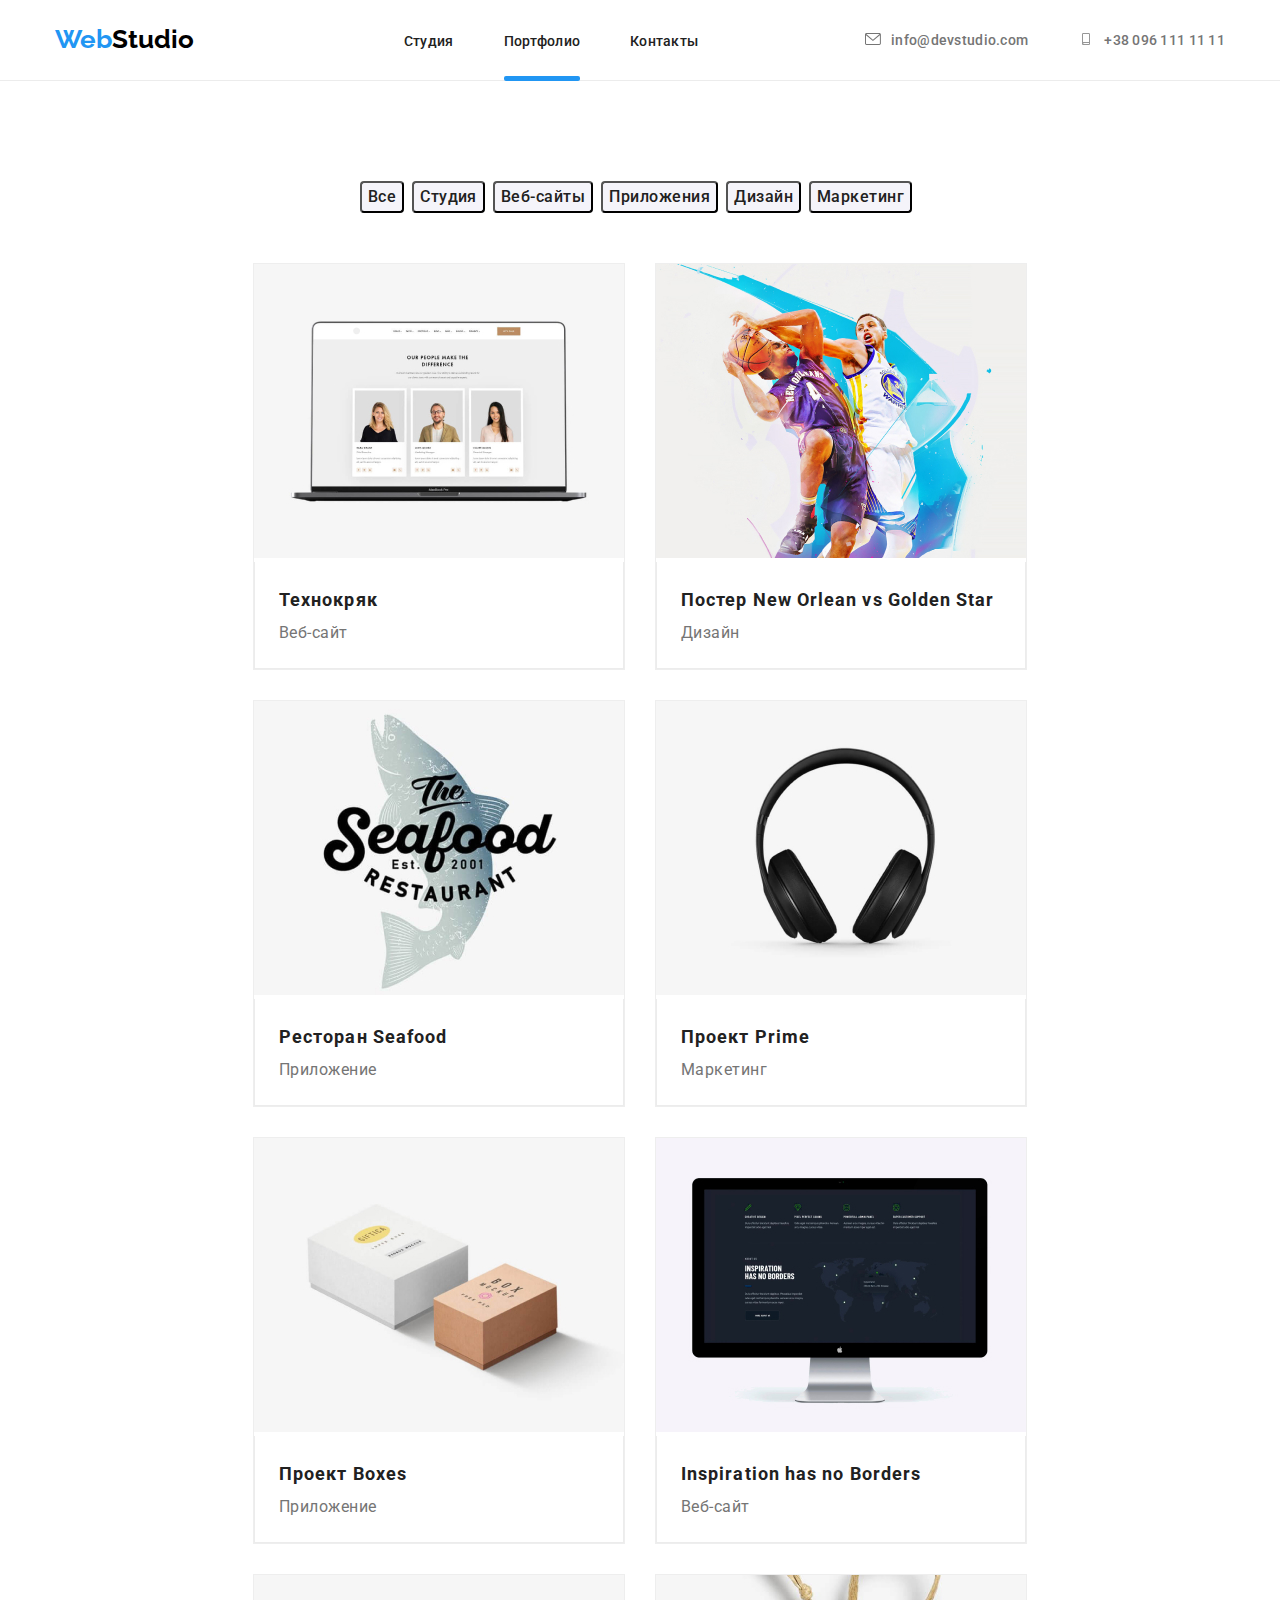
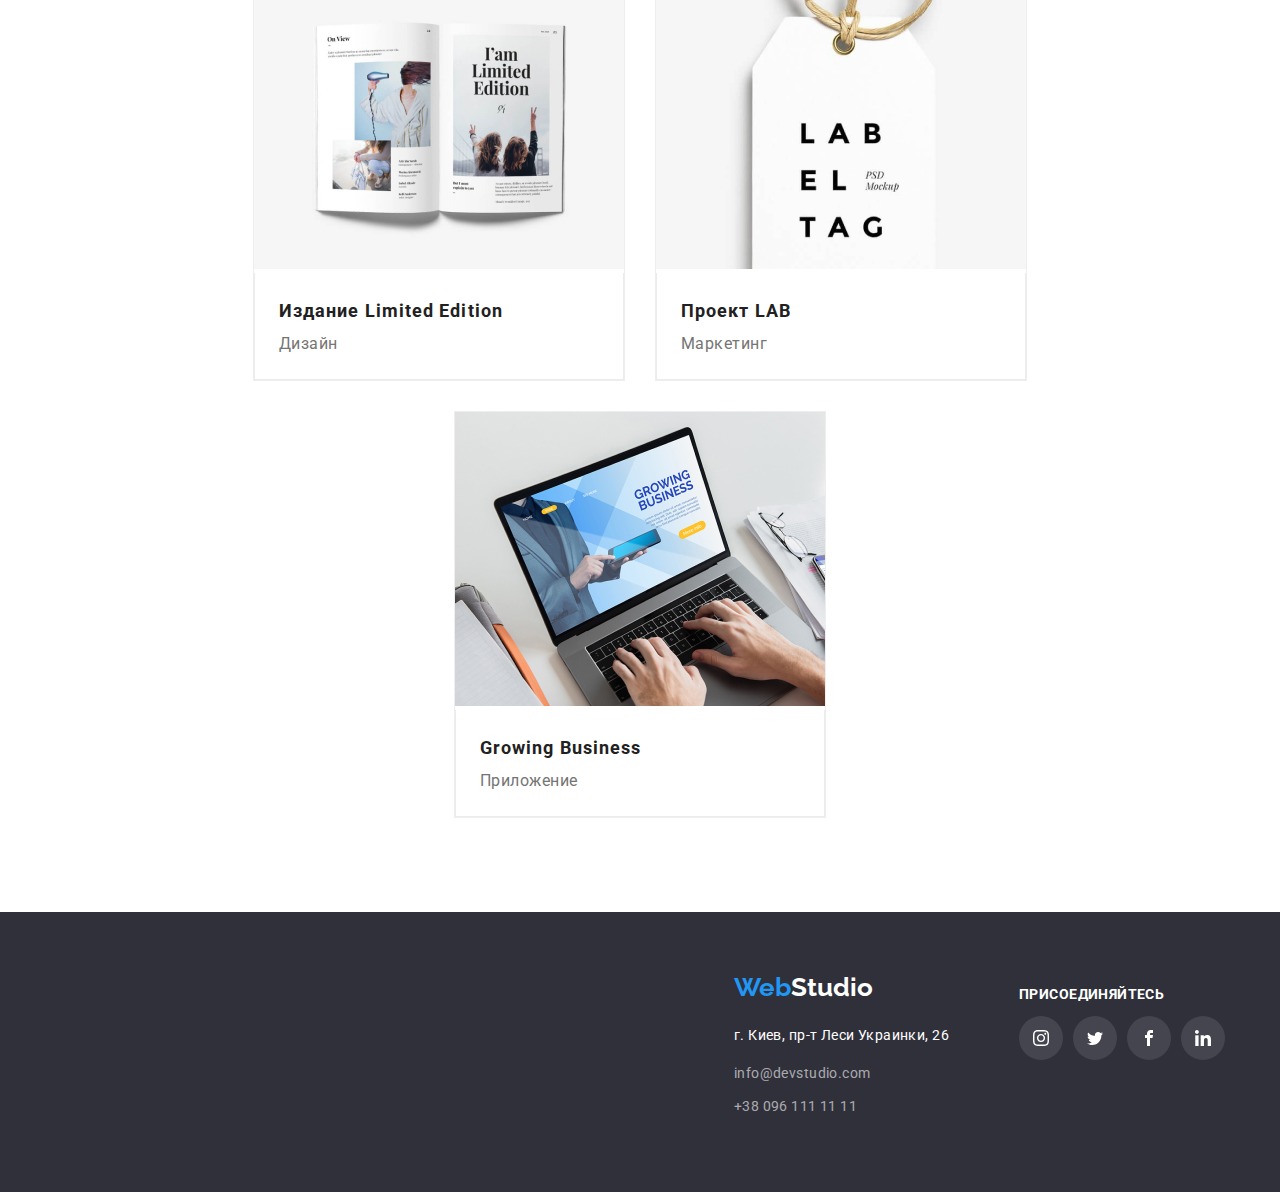
==== portfolio.html @ a1f16499 "srasr" ====
<!DOCTYPE html>
<html lang="en">

<head>
    <meta charset="UTF-8">
    <meta name="viewport" content="width=device-width, initial-scale=1.0">
    <title>Document</title>
    <link rel="stylesheet" href="./style.css">
<link href="https://fonts.googleapis.com/css2?family=Roboto:wght@400;500;700;900&display=swap" rel="stylesheet">
<link href="https://fonts.googleapis.com/css2?family=Raleway:wght@700&display=swap" rel="stylesheet">
</head>

<body>
    <header>
        <div class="container">
            <nav class="site-nav">
                <a href="" class="logo"><span>Web</span>Studio</a>
                <ul class="hero">
                    <li><a href="./index.html" class="link-text">Студия</a></li>
                    <li><a href="./portfolio.html" class="link-text current">Портфолио</a></li>
                    <li><a href="" class="link-text">Контакты</a></li>
                </ul>
    
                <ul class="hero ">
    
    
                    <li class="web"><a class="phone" href=""><svg class="web-studio" width="16px" height="12px">
                                <use href="./image/symbol-defs.svg#icon-envelope-hover-2"></use>
                            </svg>info@devstudio.com</a></li>
                    <li class="number"><a class="phone" href="tel:+38096111111"><svg class="web-studio" width="16px"
                                height="12px">
                                <use href="./image/symbol-defs.svg#icon-smartphone"></use>
                            </svg>+38 096 111 11 11</a></li>
    
    
                </ul>
            </nav>
        </div>
    </header>
    <main>

        <section class="big">
            <div class="container">
                <!-- <ul class="dragon"></ul> -->
                
                
                
                <div class="our">
                    <li class="space"><button class="three" type="button">Все</button></li>
                    <li class="space"><button class="three" type="button">Студия</button></li>
                    <li class="space"><button class="three" type="button">Веб-сайты</button></li>
                    <li class="space"><button class="three" type="button">Приложения</button></li>
                    <li class="space"><button class="three" type="button">Дизайн</button></li>
                    <li class="space"><button class="three" type="button">Маркетинг</button></li>
                </div>
                </ul>
                <ul class="dragon two">
                    
                        <li class="give">
                            
                               <a class="virus" href="">
                                    <div class="ataka">
                                        <img src="./image/img9.jpg" alt="Веб-сайт" width="370">
                                        
                                            <p class="platform korona">Технокряк это современная площадка распространения коронавируса. Компании используют эту
                                                платформу для цифрового
                                                шпионажа и атак на защищённые сервера конкурентов.
                                            </p>
                                        
                                    </div>
                                    
                                    <div class="imgname">
                                        <h3 class="flix-box">Технокряк</h3>
                                        <p class="information">Веб-сайт</p>
                                    </div>
                               </a>
                        </li>
                    
                    <li class="give">
                        <img src="./image/img10.jpg" alt="Веб-сайт" width="370">
                        <div class="imgname">
                            <h3 class="flix-box">Постер New Orlean vs Golden Star</h3>
                            <p class="information">Дизайн</p>
                        </div>
                    </li>
                    <li class="give">
                        <img src="./image/img11.jpg" alt="Веб-сайт" width="370">
                        <div class="imgname">
                            <h3 class="flix-box">Ресторан Seafood</h3>
                            <p class="information">Приложение</p>
                        </div>
                    </li>
                    <li class="give">
                        <img src="./image/img12.jpg" alt="Веб-сайт" width="370">
                        <div class="imgname">
                            <h3 class="flix-box">Проект Prime</h3>
                            <p class="information">Маркетинг</p>
                        </div>
                    </li>
                    <li class="give">
                        <img src="./image/img13.jpg" alt="Веб-сайт" width="370">
                        <div class="imgname">
                            <h3 class="flix-box">Проект Boxes</h3>
                            <p class="information">Приложение</p>
                        </div>
                    </li>
                    <li class="give">
                        <img src="./image/img14.jpg" alt="Веб-сайт" width="370">
                        <div class="imgname">
                            <h3 class="flix-box">Inspiration has no Borders</h3>
                            <p class="information">Веб-сайт</p>
                        </div>
                    </li>
                    <li class="give">
                        <img src="./image/img15.jpg" alt="Веб-сайт" width="370">
                        <div class="imgname">
                            <h3 class="flix-box">Издание Limited Edition</h3>
                            <p class="information">Дизайн</p>
                        </div>
                    </li>
                    <li class="give">
                        <img src="./image/img16.jpg" alt="Веб-сайт" width="370">
                        <div class="imgname">
                            <h3 class="flix-box">Проект LAB</h3>
                            <p class="information">Маркетинг</p>
                        </div>
                    </li>
                    <li class="give">
                        <img src="./image/img17.jpg" alt="Веб-сайт" width="370">
                        <div class="imgname">
                            <h3 class="flix-box">Growing Business</h3>
                            <p class="information">Приложение</p>
                        </div>
                    </li>
                </ul>
            </div>
        </section>

    </main>
    <footer>
        <div class="container">
            <div class="endinformation">
                <div>
                    <a href="" class="bad"><span>Web</span>Studio</a>
                    <address class="address">г. Киев, пр-т Леси Украинки, 26</address>
    
    
                    <ul class="cotent">
    
                        <li class="zoro">
                            <a class="mailto" href="mailto:info@devstudio.com">info@devstudio.com</a>
                        </li>
                        <li class="zoro">
                            <a class="tel" href="tel:+38096111111">+38 096 111 11 11</a>
                        </li>
                    </ul>
                </div>
                <div class="endet">
                    <p class="endetname">присоединяйтесь</p>
                    <ul class="comand">
                        <li class="comand-item"><a class="comand-link" href=""> <svg class="instagam" width="20"
                                    height="16">
                                    <use href="./image/symbol-defs.svg#icon-instagram">
    
                                    </use>
    
                                </svg></a>
    
                        </li>
                        <li class="comand-item"> <a class="comand-link" href=""> <svg class="twitter">
                                    <use href="./image/symbol-defs.svg#icon-twitter">
    
                                    </use>
                                </svg></a>
    
                        </li>
                        <li class="comand-item"><a class="comand-link" href=""><svg class="twitter">
                                    <use href="./image/symbol-defs.svg#icon-facebook" width="20" height="16"></use>
                                </svg></a>
    
                        </li>
                        <li class="comand-item"> <a class="comand-link" href=""><svg class="linkedin">
                                    <use href="./image/symbol-defs.svg#icon-linkedin-1" width="20" height="16"></use>
                                </svg> </a>
                        </li>
    
                    </ul>
                </div>
    
    
    
    
            </div>
        </div>
    </footer>
</body>

</html>
---- style.css ----
body {
  text-decoration: none;
  list-style: none;
  font-family: Roboto, sans-serif;
  color: #212121;
  font-style: normal;
  font-weight: normal;

  margin: 0;
}
* {
  box-sizing: border-box;
}
.title {
  margin-left: auto;
}
a {
  text-decoration: none;
}

.dragon {
  margin-top: 0px;
  margin-bottom: 0px;
  /* padding-top: 94px;
  padding-bottom: 50px; */

  list-style: none;
  display: flex;
  justify-content: center;
}
.bad {
  color: white;
  font-family: Raleway, sans-serif;
  font-weight: bold;

  display: block;
  font-size: 26px;
  line-height: 31px;
}
.logo {
  padding: 0;
  margin: 0;
  color: black;
  font-family: Raleway, sans-serif;
  font-weight: bold;

  display: block;
  font-size: 26px;
  line-height: 31px;

  margin-right: 93px;
  padding-top: 24px;
  padding-bottom: 25px;
}
.button {
  color: aliceblue;
  background: #2196f3;
  font-weight: 900;
  font-size: 44px;
  line-height: 60px;
  text-align: center;
  letter-spacing: 0.06em;
  text-transform: uppercase;
}
.link-teitle {
  font-weight: 500;
  font-size: 14px;
  line-height: 16px;
  letter-spacing: 0.02em;

  color: #2196f3;
  margin-right: 50px;
  padding-top: 32px;
  padding-bottom: 32px;

  position: relative;
}
.link-teitle:hover {
  color: #2196f3;
}
.site {
  font-weight: 500;
  font-size: 14px;
  line-height: 16px;
  letter-spacing: 0.02em;
}
.bubluk {
  font-weight: bold;
  font-size: 14px;
  line-height: 16px;
  letter-spacing: 0.03em;
  /* text-transform: uppercase; */

  color: #212121;

  margin-top: 30px;
  margin-left: 24px;
  margin-right: 24px;
  text-align: center;
}
ul {
  padding: 0;
}
h3 {
  margin: 0px;
}
.text {
  margin-top: 10px;
  margin-right: 30px;
  font-size: 14px;
  line-height: 24px;
  letter-spacing: 0.03em;
  color: #757575;
}
.web {
  font-weight: 500;
  font-size: 14px;
  line-height: 16px;
  letter-spacing: 0.02em;

  margin-right: 50px;
  /* margin-left: 279px; */
  display: block;
  align-items: center;
}
.web:hover {
  color: #2196f3;
}
.team {
  background: #f5f4fa;
}
.number {
  font-weight: 500;
  font-size: 14px;
  line-height: 16px;
  letter-spacing: 0.02em;

  color: #757575;
  display: block;
  align-items: center;
}
.container {
  width: 1200px;
  padding-left: 15px;
  padding-right: 15px;
  margin: 0px auto;
}
.comment {
  font-size: 16px;
  line-height: 19px;
  text-align: center;
  letter-spacing: 0.03em;
  color: #757575;
  padding-top: 10px;
}
.address {
  font-style: normal;
  font-weight: normal;
  font-size: 14px;
  line-height: 24px;

  letter-spacing: 0.03em;

  color: #ffffff;
  margin-top: 20px;
}

.flix {
  margin-top: 0px;
  margin-bottom: 50px;
  font-size: 36px;
  line-height: 42px;
  text-align: center;
  letter-spacing: 0.03em;

  color: #212121;
}
.tel {
  font-weight: normal;
  font-size: 14px;
  line-height: 24px;
  /* or 171% */

  letter-spacing: 0.03em;

  color: rgba(255, 255, 255, 0.6);
}
.mailto {
  font-weight: normal;
  font-size: 14px;
  line-height: 24px;

  letter-spacing: 0.03em;

  color: rgba(255, 255, 255, 0.6);
}
.our {
  display: flex;
  justify-content: center;
  margin-bottom: 50px;
}
.box {
  margin-top: 0px;
  margin-bottom: 30px;
  font-weight: 900;
  font-size: 44px;
  line-height: 60px;
  /* background-color: #2f303a; */

  letter-spacing: 0.06em;
  text-transform: uppercase;

  color: #ffffff;
}
.space {
  margin-right: 8px;
}
.imgname {
  /* margin-top: 20px;
  margin-right: 20px; */
  padding: 20px 24px;
  border-bottom: 1px solid #ececec;
  border-right: 1px solid #ececec;
  border-left: 1px solid #ececec;
  /* background: #ffffff;
  border: 1px solid #eeeeee;
  box-sizing: border-box;
  box-shadow: 0px 1px 1px rgba(0, 0, 0, 0.12), 0px 4px 4px rgba(0, 0, 0, 0.06),
    1px 4px 6px rgba(0, 0, 0, 0.16); */
}

.give:hover,
.give:focus {
  border: 1px solid #eeeeee;
  box-sizing: border-box;
  box-shadow: 0px 1px 1px rgba(0, 0, 0, 0.12), 0px 4px 4px rgba(0, 0, 0, 0.06),
    1px 4px 6px rgba(0, 0, 0, 0.16);
}
.information {
  margin: 0%;
  font-weight: normal;
  font-size: 16px;
  line-height: 30px;
  /* margin-left: 24px;
  margin-right: 24px; */

  letter-spacing: 0.03em;

  color: #757575;
}
.cotent {
  font-weight: normal;
  font-size: 14px;
  line-height: 24px;
  margin-right: 0 auto;
  align-items: center;

  letter-spacing: 0.03em;

  color: rgba(255, 255, 255, 0.6);
}

span {
  font-family: Raleway, sans-serif;
  color: #2196f3;
}

.flix-box {
  font-family: Roboto, sans-serif;
  font-style: normal;
  font-weight: bold;
  font-size: 18px;
  line-height: 36px;
  /* margin-right: 24px;
  margin-left: 24px; */
  letter-spacing: 0.06em;

  color: #212121;
}
.site-nav {
  display: flex;
  list-style: none;
  align-items: center;
}
.korona {
  transition-property: all;
  transition-duration: 250ms;
  transition-timing-function: linear;
}
.ataka {
  position: relative;
  transition-property: all;
  transition-duration: 250ms;
  transition-timing-function: linear;
}
.ataka::before {
  display: inline-block;
  position: absolute;
  content: "";
  width: 100%;
  height: 100%;
  background-color: #2196f3;

  opacity: 0;
}
.ataka:hover::before {
  opacity: 0.9;
}
.ataka:hover,
.ataka:focus {
  background-color: #2196f3;
}
.ataka:hover .korona {
  opacity: 1;
  top: 0;
}
.virus {
  display: block;
}

.korona {
  transition: all 250ms cubic-bezier(0.4, 0, 0.2, 1);
  padding: 63px 24px;
  position: absolute;
  width: 100%;
  height: 100%;
  opacity: 0;
  top: 100%;
  left: 0;
  box-sizing: border-box;
  font-style: normal;
  font-weight: normal;
  font-size: 18px;
  line-height: 28px;
  background-color: #2196f3;

  letter-spacing: 0.03em;

  color: #ffffff;
}

.hero {
  align-items: center;

  padding: 0;
  margin: 0;
  list-style: none;
  display: flex;
  margin-left: auto;
}
.link-text {
  position: relative;
  font-weight: 500;
  font-size: 14px;
  line-height: 16px;
  letter-spacing: 0.02em;

  color: #212121;
  margin-right: 50px;
  padding-top: 32px;
  padding-bottom: 32px;
  transition-property: all;
  transition-duration: 250ms;
}
.link-text :focus {
  color: #2196f3;
}
.link-text:hover {
  color: #2196f3;
}
.link-text:nth-child(2n) {
  margin-right: 0px;
}
h3 {
  font-weight: bold;
  font-size: 14px;
  line-height: 16px;
  letter-spacing: 0.03em;

  color: #212121;
}

.link-text.current::after {
  content: " ";

  display: block;
  height: 5px;
  position: absolute;

  width: 100%;
  background: #2196f3;
  border-radius: 2px;
  left: 0;
  bottom: 0;

  transition: opacity 250ms cubic-bezier(0.4, 0, 0.2, 1);
}
.link-text:hover::after {
  opacity: 1;
  transition: opacity 250ms cubic-bezier(0.4, 0, 0.2, 1);
}
footer {
  display: flex;
  flex-wrap: wrap;
  background: #2f303a;
  padding-top: 60px;
  padding-bottom: 60px;
}
.zoro {
  list-style: none;
  font-weight: normal;
  font-size: 14px;
  line-height: 24px;
  margin-top: 9px;

  letter-spacing: 0.03em;

  color: rgba(255, 255, 255, 0.6);
}
.give:nth-child(3n) {
  margin-right: 0px;
}
.photo {
  background-color: #ffffff;
  padding-bottom: 30px;
  box-shadow: 0px 1px 3px rgba(0, 0, 0, 0.12), 0px 1px 1px rgba(0, 0, 0, 0.14),
    0px 2px 1px rgba(0, 0, 0, 0.2);
  border-radius: 0px 0px 4px 4px;
  margin-right: 30px;
}
.photo:last-child {
  margin-right: 0px;
}
.give {
  background: #ffffff;
  border: 1px solid #eeeeee;
  box-sizing: border-box;
  margin-left: 30px;
  margin-top: 30px;
}
.annex {
  display: flex;
  justify-content: center;
  align-items: center;
  font-size: 14px;
  line-height: 16px;
  text-align: center;
  letter-spacing: 0.03em;
  text-transform: uppercase;
  bottom: 0;
  height: 70px;
  width: 100%;
  margin: 0;
  font-weight: 500;

  color: #ffffff;
  background: rgba(47, 48, 58, 0.8);
  position: absolute;
}
.one-appendix {
  justify-content: center;
  position: relative;
  display: flex;
  margin-right: 30px;
  margin-top: 0;
  margin-bottom: 0px;
}
.one:last-child {
  margin-right: 0px;
}
.one:nth-child(3n) .two {
  flex-wrap: wrap;
  margin-right: 0px;
}
.big {
  padding-top: 100px;
  padding-bottom: 94px;
}
.two {
  padding: 0;
  /* padding-bottom: 94px; */
  margin-top: 100px;
  margin-top: -30px;
  margin-left: -30px;

  display: flex;
  flex-wrap: wrap;

  list-style: none;
}
.monky {
  /* margin-top: 10px; */
  display: flex;
  flex-wrap: wrap;
  align-items: center;
}
.twitter {
  width: 20px;
  height: 16px;

  display: flex;
  padding: 0;
  margin: 0;
}
.icons {
  display: flex;
  flex-wrap: wrap;

  margin-top: 16px;
  justify-content: space-evenly;
  margin-left: 32px;
  margin-right: 30px;
}
.items-link:hover svg {
  fill: white;
}
.items-link svg {
  fill: #afb1b8;
  transition-property: all;
  transition-duration: 250ms;
  transition-timing-function: linear;
}
.items-link:hover {
  background-color: #2196f3;
}
.items-link {
  width: 100%;
  height: 100%;
  border-radius: 50%;
  display: flex;
  align-items: center;
  justify-content: center;
  background-color: transparent;
  transition-property: all;
  transition-duration: 250ms;
  transition-timing-function: linear;
}
.icons-item {
  width: 44px;
  height: 44px;
}
.instagram {
  width: 20px;
  height: 16px;

  display: flex;
  padding: 0;
  margin: 0;
}

.linkedin {
  width: 20px;
  height: 16px;

  display: flex;
  padding: 0;
  margin: 0;
}
.facebook {
  width: 20px;
  height: 16px;

  display: flex;
  padding: 0;
  margin: 0;
}
/* .step {
  display: flex;
  flex-wrap: wrap;
  align-items: center;
} */
.detail::before {
  display: block;
  width: 70px;
  height: 70px;
  content: "";
  background-image: url(../image/Vector.jpg);
  background-repeat: no-repeat;
  background-position: center;
  background-size: contain;
}
.monky.organization::before {
  background-image: url("./image/Vector8.svg");
  background-repeat: no-repeat;
  background-position: center;
  background-size: contain;
  background-size: 55px 60px;
}
.monky::before {
  width: 270px;
  height: 120px;

  content: " ";
  background: #f5f4fa;
  background-repeat: no-repeat;
  background-position: center;
  background-size: contain;
  background-image: url(./image/Vector7.svg);
  background-size: 55px 60px;
  margin-bottom: 30px;
}
.monky.problem::before {
  background-image: url(./image/Vector10.svg);
  background-repeat: no-repeat;
  background-position: center;
  background-size: contain;
  background-size: 55px 60px;
}
.monky.ubung::before {
  background-repeat: no-repeat;
  background-position: center;
  background-size: contain;
  background-image: url(./image/Vector9.svg);
  background-size: 55px 60px;
}
.tipe {
  color: #ffffff;
  font-weight: bold;
  line-height: 30px;

  display: inline-block;
  padding: 10px 32px;
  text-align: center;
  letter-spacing: 0.06em;
  width: 200px;
  height: 50px;
  left: 700px;
  top: 430px;
  text-align: center;

  background: #2196f3;
  box-shadow: 0px 4px 4px rgba(0, 0, 0, 0.15);
  border-radius: 4px;
}
header {
  border-bottom: 1px solid #ececec;
}
.three {
  font-family: Roboto, sans-serif;
  font-style: normal;
  font-weight: 500;
  font-size: 16px;
  line-height: 26px;

  text-align: center;
  letter-spacing: 0.03em;

  color: #212121;
  background: #f5f4fa;
  border-radius: 4px;
}
.three:focus {
  background-color: #2196f3;
  color: #ffffff;
}

.sanji {
  /* background-image: url("./image/Img20.jpg"); */
  text-align: center;
}
.jjj {
  text-align: center;
  padding-top: 94px;
  padding-bottom: 94px;
}
/* .namy {
  margin: 0;
  background: #f5f4fa;
  padding-top: 0px;
} */
.four {
  /* padding-top: 94px; */
  align-items: center;
  margin-bottom: 0px;
  margin-top: 0px;
}
.blake {
  padding-bottom: 280px;
  padding-top: 200px;

  background-color: #2f303a;
}
.plan {
  padding-top: 94px;
  /* padding-bottom: 280px; */
}
.five {
  /* padding-top: 50px; */
  margin-bottom: 0px;
}
.work {
  background-color: #f5f4fa;
  padding-top: 94px;
  padding-bottom: 94px;
}
.proffesion {
  padding-top: 94px;
  padding-bottom: 94px;
}
.blake {
  /* width: 1600px; */
  /* height: 600px; */
  left: 0px;
  top: 80px;
  background-image: url("./image/Img20.jpg");
  background-repeat: no-repeat;
  background-size: cover;
}
/* background-image: url("./image/Img20.jpg"); */
li {
  list-style: none;
}
.items-link:focus svg {
  fill: white;
}
.items-link:focus {
  background-color: #2196f3;
}
.vector {
  width: 170px;
  height: 90px;
}
.vector svg {
  transition-property: all;
  transition-duration: 250ms;
  transition-timing-function: linear;
}
.company {
  border: 1px solid #afb1b8;
  box-sizing: border-box;
  transition-property: all;
  transition-duration: 250ms;
  transition-timing-function: linear;
  border-radius: 4px;
  align-items: center;
  display: flex;
  width: 100%;
  height: 100%;
  justify-content: center;
}
.company:hover {
  border-color: #2196f3;
}
.company:focus {
  border-color: #2196f3;
}
.comand-link:focus {
  color: #2196f3;
}
.vectors {
  box-sizing: border-box;
  display: flex;
  flex-wrap: wrap;
  justify-content: space-evenly;
}
.company svg {
  fill: #afb1b8;
}
.vector:hover svg {
  fill: #2196f3;
}
.vector:hover {
  border-color: #2196f3;
}
.client {
  font-weight: bold;
  font-size: 36px;
  line-height: 42px;
  text-align: center;
  letter-spacing: 0.03em;

  color: #212121;
}
.web:hover svg {
  fill: #2196f3;
}
.a.com:hover {
  fill: #2196f3;
}
.a.com {
  margin-right: 10px;
  color: #757575;
}
a.phone:hover {
  fill: #2196f3;
}
li.number:hover {
  color: #2196f3;
}
.endet {
  /* display: flex;
  flex-wrap: wrap; */
  width: 206px;
  height: 80px;
  /* justify-content: center; */
  margin-left: 70px;
}
.comand {
  display: flex;
  flex-wrap: wrap;

  margin-top: 0px;
  /* justify-content: center; */
  margin-left: 0px;
  margin-right: 0px;
}
.comand-item {
  margin-right: 10px;
  width: 44px;
  height: 44px;
}
.comand-item:last-child {
  margin-right: 0;
}
.comand-link:hover {
  background-color: #2196f3;
}
.comand-link:focus {
  background-color: #2196f3;
}
.comand-link {
  width: 100%;
  height: 100%;
  border-radius: 50%;
  display: flex;
  align-items: center;
  justify-content: center;
  background-color: transparent;
  background: rgba(255, 255, 255, 0.1);
  transition-property: all;
  transition-duration: 250ms;
  transition-timing-function: linear;
}
.comand-link svg {
  transition-property: all;
  transition-duration: 250ms;
  transition-timing-function: linear;
  fill: #ffffff;
}
.endetname {
  font-weight: bold;
  font-size: 14px;
  line-height: 16px;
  letter-spacing: 0.03em;
  text-transform: uppercase;

  color: #ffffff;
}
.always {
  padding-top: 94px;
  padding-bottom: 94px;
}
.vector {
  margin: 0%;
}
.client {
  margin: 0%;
  margin-bottom: 50px;
}
.endinformation {
  display: flex;
  flex-wrap: wrap;
  justify-content: end;
}
.backdrop {
  width: 100%;
  height: 100%;
  position: fixed;
  top: 0%;
  left: 0%;
  background: rgba(0, 0, 0, 0.2);
  opacity: 1;
}
.modal {
  width: 529px;
  height: 581px;
  background-color: #ffffff;
  position: absolute;
  top: 50%;
  left: 50%;
  transform: translate(-50%, -50%);
}
.close {
  position: absolute;
  right: 8px;
  top: 8px;
  width: 30px;
  height: 30px;
  background-color: #ffffff;
  border-radius: 50%;
  border-color: #757575;
}
.phone {
  color: #757575;
  transition-property: all;
  transition-duration: 250ms;
  transition-timing-function: linear;
}
.phone:hover {
  color: #2196f3;
  transition: opacity 250ms cubic-bezier(0.4, 0, 0.2, 1);
}
.web-studio {
  transition-property: all;
  transition-duration: 250ms;
  transition-timing-function: linear;
  fill: currentColor;
  margin-right: 10px;
}
.backdrop.is-hidden {
  opacity: 1;
  /* pointer-events: none; */
}
textarea {
  resize: none;
}
.form {
  /* width: 100%;
  height: 100%; */

  margin-left: auto;
  margin-right: auto;
  padding: 40px;
}
.form-field {
  flex-direction: column;
  display: flex;
  margin-bottom: 10px;
}
.form-field input {
  margin: 0%;

  padding-top: 12px;
  padding-bottom: 12px;
  border: 1px solid rgba(33, 33, 33, 0.2);
  box-sizing: border-box;
  border-radius: 4px;
}
.form-field label {
  margin-bottom: 4px;
}
.form-field {
  position: relative;
}
.group-title {
  margin-bottom: 12px;
  font-weight: bold;
  font-size: 20px;
  line-height: 23px;
  text-align: center;
  letter-spacing: 0.03em;

  color: #212121;
}
.form-icon {
  position: absolute;
  top: 30px;
  left: 14px;

  display: inline-block;
}
.form-icon svg:hover {
  color: #2196f3;
}
.form-text {
  padding: 12px 15px;
  width: 448px;
  height: 120px;
  border: 1px solid rgba(33, 33, 33, 0.2);
  box-sizing: border-box;
  border-radius: 4px;
}
.form-icon-phone {
  position: absolute;
  top: 14px;
  left: 14px;

  display: inline-block;
}
.form-input:hover {
  color: #2196f3;
}
.form-input {
  padding-left: 42px;
}

.form-input-checkbox {
}
.messeg {
  width: 358px;
  height: 50px;
  border: 1px solid rgba(255, 255, 255, 0.3);
  box-sizing: border-box;

  border-radius: 4px;
  background: #2f303a;
  color: rgba(255, 255, 255, 0.6);
  font-size: 16px;
  line-height: 20px;
}
.footer-messeg {
  margin-left: 93px;
}
/* .lable-checkbox::after {
  content: " ";
  display: inline-block;
  width: 16px;
  height: 15px;
  /* background-color: chartreuse; */

/* border-radius: 2px;
  background-color: #2196f3;
  background-image: url(./image/symbol-defs.svg#icon-icon-check);
} */
*/ .lable-checkbox {
  display: flex;
}
.checkbox-icon {
  border-radius: 2px;
  display: inline-block;
  width: 16px;
  height: 15px;
  border: 2px solid black;
}
.form-input-checkbox:checked + .checkbox-icon {
  border: none;

  background-image: url(../image/icon-check.svg);
}
.hidden {
  position: absolute;
  appearance: none;
}
.form-steil {
  font-weight: normal;
  font-size: 12px;
  line-height: 14px;
  /* identical to box height */

  letter-spacing: 0.01em;

  color: #757575;
}
.form-button {
  color: #ffffff;
  font-weight: bold;
  font-size: 16px;
  line-height: 30px;
  display: block;
  padding: 10px 32px;

  letter-spacing: 0.06em;

  background: #2196f3;
  box-shadow: 0px 4px 4px rgba(0, 0, 0, 0.15);
  border-radius: 4px;
  margin: 0 auto;
  display: flex;
}
.checkbox-icon {
  margin-top: 20px;
}
.form-send {
  color: #2196f3;
}
.footer-messeg-text {
  font-weight: bold;
  font-size: 14px;
  line-height: 16px;
  letter-spacing: 0.03em;
  text-transform: uppercase;

  color: #ffffff;
}
.telegram {
}
.form-footer-messeg {
  display: flex;
}
.form-button-telegram {
  color: #ffffff;
  font-weight: bold;
  font-size: 16px;
  line-height: 30px;
  display: block;
  padding: 10px 32px;

  letter-spacing: 0.06em;

  background: #2196f3;
  box-shadow: 0px 4px 4px rgba(0, 0, 0, 0.15);
  border-radius: 4px;
  margin: 0 auto;
  display: flex;
  margin-top: 42px;
  margin-left: 12px;
}
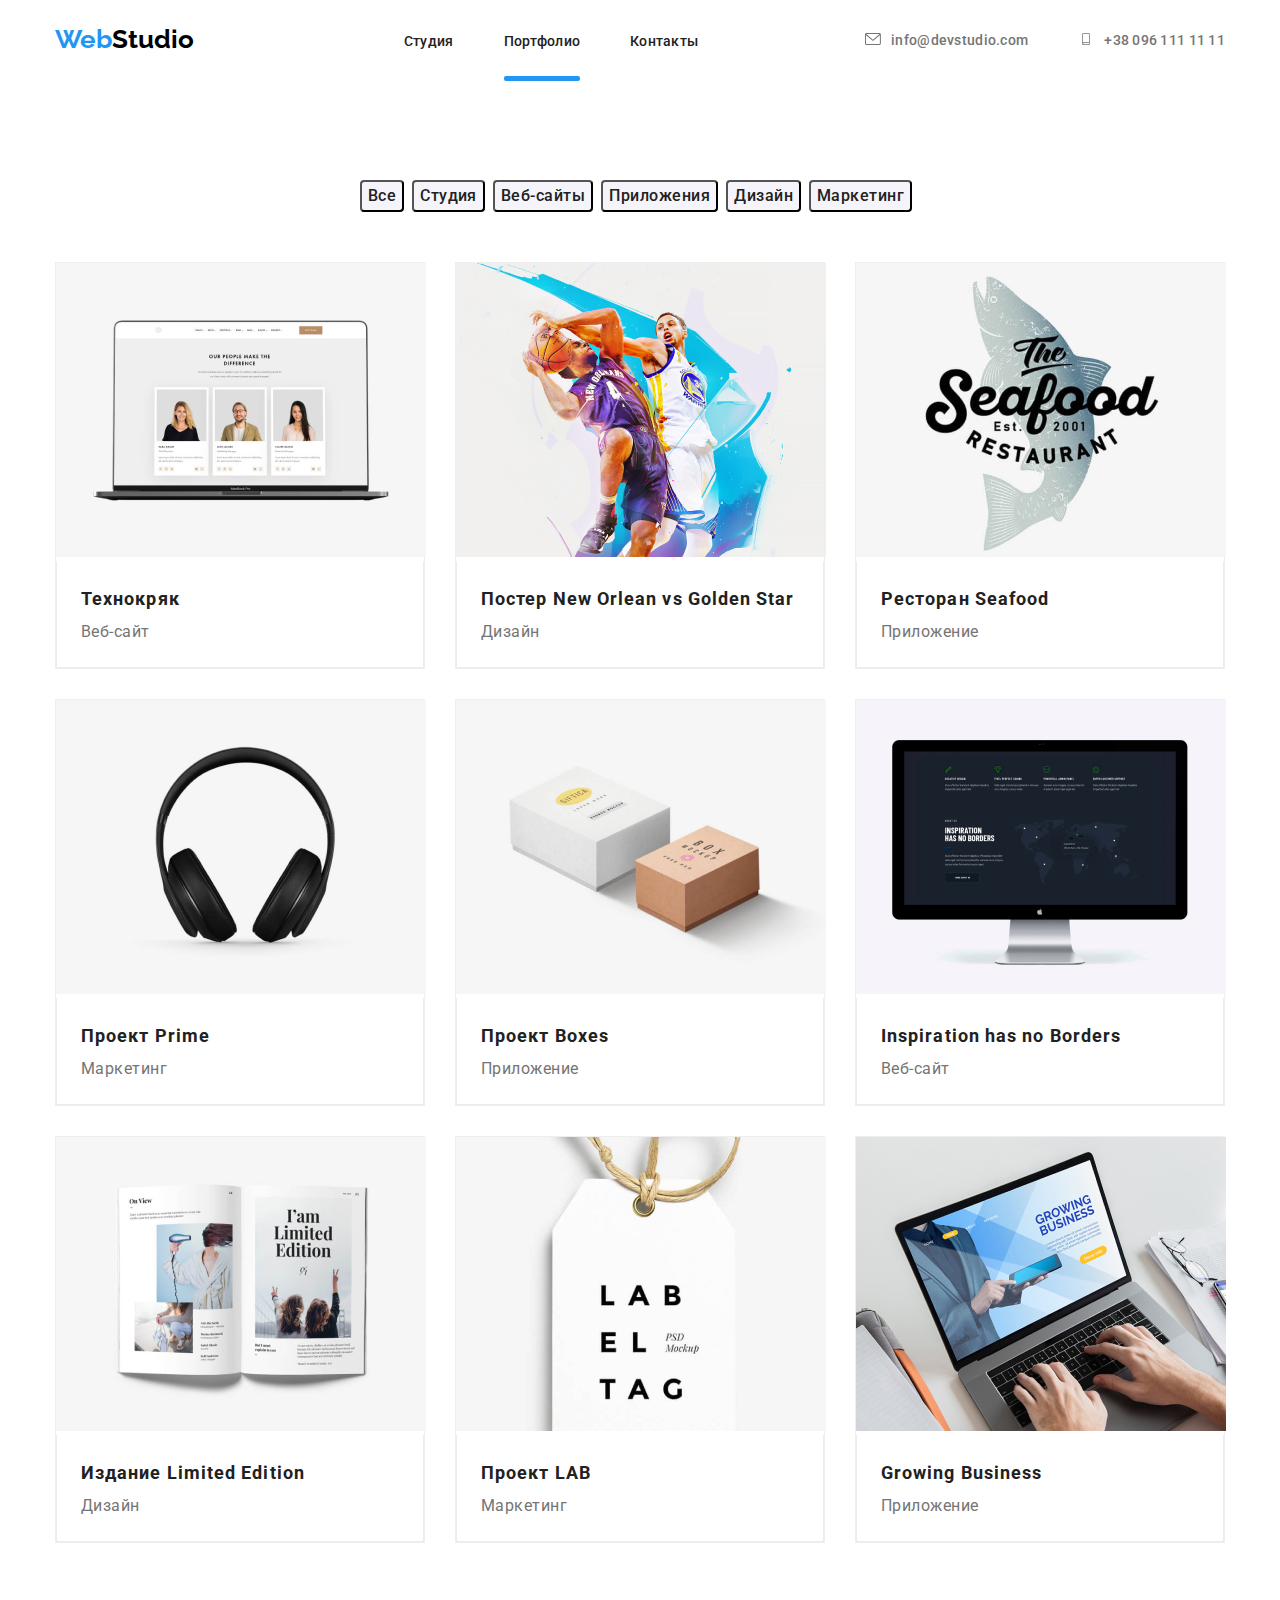
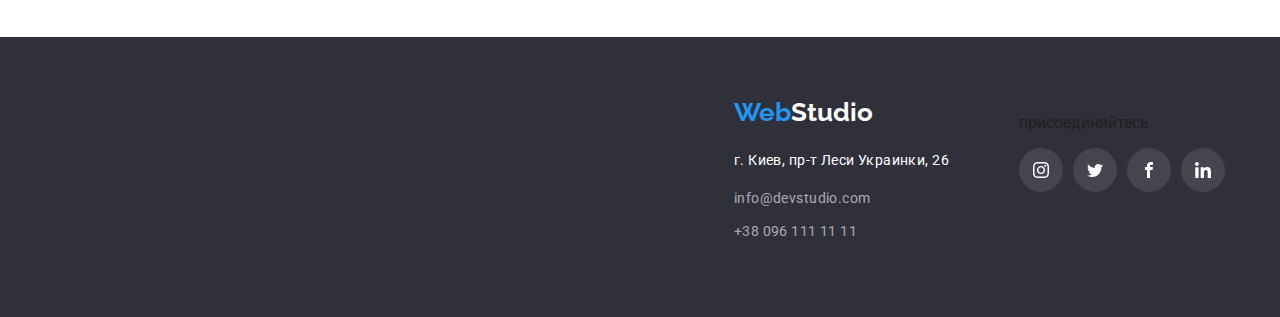
==== commit 46d6651e: "start" ====
--- a/portfolio.html
+++ b/portfolio.html
@@ -5,9 +5,11 @@
     <meta charset="UTF-8">
     <meta name="viewport" content="width=device-width, initial-scale=1.0">
     <title>Document</title>
-    <link rel="stylesheet" href="./style.css">
-<link href="https://fonts.googleapis.com/css2?family=Roboto:wght@400;500;700;900&display=swap" rel="stylesheet">
-<link href="https://fonts.googleapis.com/css2?family=Raleway:wght@700&display=swap" rel="stylesheet">
+    <link rel="stylesheet" href="https://necolas.github.io/normalize.css/latest/normalize.css">
+    <link href="https://fonts.googleapis.com/css2?family=Roboto:wght@400;500;700;900&display=swap" rel="stylesheet">
+    <link href="https://fonts.googleapis.com/css2?family=Raleway:wght@700&display=swap" rel="stylesheet">
+    <!-- <link rel="stylesheet" href="./stile.css">   -->
+     <link rel="stylesheet" href="./css/main.min.css"> 
 </head>
 
 <body>
--- a/stile.css
+++ b/stile.css
@@ -0,0 +1,1100 @@
+body {
+  text-decoration: none;
+  list-style: none;
+  font-family: Roboto, sans-serif;
+  color: #212121;
+  font-style: normal;
+  font-weight: normal;
+
+  margin: 0;
+}
+* {
+  box-sizing: border-box;
+}
+.title {
+  margin-left: auto;
+}
+a {
+  text-decoration: none;
+}
+
+.dragon {
+  margin-top: 0px;
+  margin-bottom: 0px;
+  /* padding-top: 94px;
+  padding-bottom: 50px; */
+
+  list-style: none;
+  display: flex;
+  justify-content: center;
+}
+.bad {
+  color: white;
+  font-family: Raleway, sans-serif;
+  font-weight: bold;
+
+  display: block;
+  font-size: 26px;
+  line-height: 31px;
+}
+.logo {
+  padding: 0;
+  margin: 0;
+  color: black;
+  font-family: Raleway, sans-serif;
+  font-weight: bold;
+
+  display: block;
+  font-size: 26px;
+  line-height: 31px;
+
+  margin-right: 93px;
+  padding-top: 24px;
+  padding-bottom: 25px;
+}
+.button {
+  color: aliceblue;
+  background: #2196f3;
+  font-weight: 900;
+  font-size: 44px;
+  line-height: 60px;
+  text-align: center;
+  letter-spacing: 0.06em;
+  text-transform: uppercase;
+}
+.link-teitle {
+  font-weight: 500;
+  font-size: 14px;
+  line-height: 16px;
+  letter-spacing: 0.02em;
+
+  color: #2196f3;
+  margin-right: 50px;
+  padding-top: 32px;
+  padding-bottom: 32px;
+
+  position: relative;
+}
+.link-teitle:hover {
+  color: #2196f3;
+}
+.site {
+  font-weight: 500;
+  font-size: 14px;
+  line-height: 16px;
+  letter-spacing: 0.02em;
+}
+.bubluk {
+  font-weight: bold;
+  font-size: 14px;
+  line-height: 16px;
+  letter-spacing: 0.03em;
+  /* text-transform: uppercase; */
+
+  color: #212121;
+
+  margin-top: 30px;
+  margin-left: 24px;
+  margin-right: 24px;
+  text-align: center;
+}
+ul {
+  padding: 0;
+}
+h3 {
+  margin: 0px;
+}
+.text {
+  margin-top: 10px;
+  margin-right: 30px;
+  font-size: 14px;
+  line-height: 24px;
+  letter-spacing: 0.03em;
+  color: #757575;
+}
+.web {
+  font-weight: 500;
+  font-size: 14px;
+  line-height: 16px;
+  letter-spacing: 0.02em;
+
+  margin-right: 50px;
+  /* margin-left: 279px; */
+  display: block;
+  align-items: center;
+}
+.web:hover {
+  color: #2196f3;
+}
+.team {
+  background: #f5f4fa;
+}
+.number {
+  font-weight: 500;
+  font-size: 14px;
+  line-height: 16px;
+  letter-spacing: 0.02em;
+
+  color: #757575;
+  display: block;
+  align-items: center;
+}
+.container {
+  width: 1200px;
+  padding-left: 15px;
+  padding-right: 15px;
+  margin: 0px auto;
+}
+.comment {
+  font-size: 16px;
+  line-height: 19px;
+  text-align: center;
+  letter-spacing: 0.03em;
+  color: #757575;
+  padding-top: 10px;
+}
+.address {
+  font-style: normal;
+  font-weight: normal;
+  font-size: 14px;
+  line-height: 24px;
+
+  letter-spacing: 0.03em;
+
+  color: #ffffff;
+  margin-top: 20px;
+}
+
+.flix {
+  margin-top: 0px;
+  margin-bottom: 50px;
+  font-size: 36px;
+  line-height: 42px;
+  text-align: center;
+  letter-spacing: 0.03em;
+
+  color: #212121;
+}
+.tel {
+  font-weight: normal;
+  font-size: 14px;
+  line-height: 24px;
+  /* or 171% */
+
+  letter-spacing: 0.03em;
+
+  color: rgba(255, 255, 255, 0.6);
+}
+.mailto {
+  font-weight: normal;
+  font-size: 14px;
+  line-height: 24px;
+
+  letter-spacing: 0.03em;
+
+  color: rgba(255, 255, 255, 0.6);
+}
+.our {
+  display: flex;
+  justify-content: center;
+  margin-bottom: 50px;
+}
+.box {
+  margin-top: 0px;
+  margin-bottom: 30px;
+  font-weight: 900;
+  font-size: 44px;
+  line-height: 60px;
+  /* background-color: #2f303a; */
+
+  letter-spacing: 0.06em;
+  text-transform: uppercase;
+
+  color: #ffffff;
+}
+.space {
+  margin-right: 8px;
+}
+.imgname {
+  /* margin-top: 20px;
+  margin-right: 20px; */
+  padding: 20px 24px;
+  border-bottom: 1px solid #ececec;
+  border-right: 1px solid #ececec;
+  border-left: 1px solid #ececec;
+  /* background: #ffffff;
+  border: 1px solid #eeeeee;
+  box-sizing: border-box;
+  box-shadow: 0px 1px 1px rgba(0, 0, 0, 0.12), 0px 4px 4px rgba(0, 0, 0, 0.06),
+    1px 4px 6px rgba(0, 0, 0, 0.16); */
+}
+
+.give:hover,
+.give:focus {
+  border: 1px solid #eeeeee;
+  box-sizing: border-box;
+  box-shadow: 0px 1px 1px rgba(0, 0, 0, 0.12), 0px 4px 4px rgba(0, 0, 0, 0.06),
+    1px 4px 6px rgba(0, 0, 0, 0.16);
+}
+.information {
+  margin: 0%;
+  font-weight: normal;
+  font-size: 16px;
+  line-height: 30px;
+  /* margin-left: 24px;
+  margin-right: 24px; */
+
+  letter-spacing: 0.03em;
+
+  color: #757575;
+}
+.cotent {
+  font-weight: normal;
+  font-size: 14px;
+  line-height: 24px;
+  margin-right: 0 auto;
+  align-items: center;
+
+  letter-spacing: 0.03em;
+
+  color: rgba(255, 255, 255, 0.6);
+}
+
+span {
+  font-family: Raleway, sans-serif;
+  color: #2196f3;
+}
+
+.flix-box {
+  font-family: Roboto, sans-serif;
+  font-style: normal;
+  font-weight: bold;
+  font-size: 18px;
+  line-height: 36px;
+  /* margin-right: 24px;
+  margin-left: 24px; */
+  letter-spacing: 0.06em;
+
+  color: #212121;
+}
+.site-nav {
+  display: flex;
+  list-style: none;
+  align-items: center;
+  justify-content: center;
+}
+.korona {
+  transition-property: all;
+  transition-duration: 250ms;
+  transition-timing-function: linear;
+}
+.ataka {
+  position: relative;
+  transition-property: all;
+  transition-duration: 250ms;
+  transition-timing-function: linear;
+}
+.ataka::before {
+  display: inline-block;
+  position: absolute;
+  content: "";
+  width: 100%;
+  height: 100%;
+  background-color: #2196f3;
+
+  opacity: 0;
+}
+.ataka:hover::before {
+  opacity: 0.9;
+}
+.ataka:hover,
+.ataka:focus {
+  background-color: #2196f3;
+}
+.ataka:hover .korona {
+  opacity: 1;
+  top: 0;
+}
+.virus {
+  display: block;
+}
+
+.korona {
+  transition: all 250ms cubic-bezier(0.4, 0, 0.2, 1);
+  padding: 63px 24px;
+  position: absolute;
+  width: 100%;
+  height: 100%;
+  opacity: 0;
+  top: 100%;
+  left: 0;
+  box-sizing: border-box;
+  font-style: normal;
+  font-weight: normal;
+  font-size: 18px;
+  line-height: 28px;
+  background-color: #2196f3;
+
+  letter-spacing: 0.03em;
+
+  color: #ffffff;
+}
+
+.hero {
+  align-items: center;
+
+  padding: 0;
+  margin: 0;
+  list-style: none;
+  display: flex;
+  margin-left: auto;
+}
+.link-text {
+  position: relative;
+  font-weight: 500;
+  font-size: 14px;
+  line-height: 16px;
+  letter-spacing: 0.02em;
+
+  color: #212121;
+  margin-right: 50px;
+  padding-top: 32px;
+  padding-bottom: 32px;
+  transition-property: all;
+  transition-duration: 250ms;
+}
+.link-text :focus {
+  color: #2196f3;
+}
+.link-text:hover {
+  color: #2196f3;
+}
+.link-text:nth-child(2n) {
+  margin-right: 0px;
+}
+h3 {
+  font-weight: bold;
+  font-size: 14px;
+  line-height: 16px;
+  letter-spacing: 0.03em;
+
+  color: #212121;
+}
+
+.link-text.current::after {
+  content: " ";
+
+  display: block;
+  height: 5px;
+  position: absolute;
+
+  width: 100%;
+  background: #2196f3;
+  border-radius: 2px;
+  left: 0;
+  bottom: 0;
+
+  transition: opacity 250ms cubic-bezier(0.4, 0, 0.2, 1);
+}
+.link-text:hover::after {
+  opacity: 1;
+  transition: opacity 250ms cubic-bezier(0.4, 0, 0.2, 1);
+}
+footer {
+  display: flex;
+  flex-wrap: wrap;
+  background: #2f303a;
+  padding-top: 60px;
+  padding-bottom: 60px;
+}
+.zoro {
+  list-style: none;
+  font-weight: normal;
+  font-size: 14px;
+  line-height: 24px;
+  margin-top: 9px;
+
+  letter-spacing: 0.03em;
+
+  color: rgba(255, 255, 255, 0.6);
+}
+.give:nth-child(3n) {
+  margin-right: 0px;
+}
+.photo {
+  background-color: #ffffff;
+  padding-bottom: 30px;
+  box-shadow: 0px 1px 3px rgba(0, 0, 0, 0.12), 0px 1px 1px rgba(0, 0, 0, 0.14),
+    0px 2px 1px rgba(0, 0, 0, 0.2);
+  border-radius: 0px 0px 4px 4px;
+  margin-right: 30px;
+}
+.photo:last-child {
+  margin-right: 0px;
+}
+.give {
+  background: #ffffff;
+  border: 1px solid #eeeeee;
+  box-sizing: border-box;
+  margin-left: 30px;
+  margin-top: 30px;
+  width: 370px;
+}
+.annex {
+  display: flex;
+  justify-content: center;
+  align-items: center;
+  font-size: 14px;
+  line-height: 16px;
+  text-align: center;
+  letter-spacing: 0.03em;
+  text-transform: uppercase;
+  bottom: 0;
+  height: 70px;
+  width: 100%;
+  margin: 0;
+  font-weight: 500;
+
+  color: #ffffff;
+  background: rgba(47, 48, 58, 0.8);
+  position: absolute;
+}
+.one-appendix {
+  justify-content: center;
+  position: relative;
+  display: flex;
+  margin-right: 30px;
+  margin-top: 0;
+  margin-bottom: 0px;
+}
+.one:last-child {
+  margin-right: 0px;
+}
+.one:nth-child(3n) .two {
+  flex-wrap: wrap;
+  margin-right: 0px;
+}
+.big {
+  padding-top: 100px;
+  padding-bottom: 94px;
+}
+.two {
+  padding: 0;
+  /* padding-bottom: 94px; */
+  margin-top: 100px;
+  margin-top: -30px;
+  margin-left: -30px;
+
+  display: flex;
+  flex-wrap: wrap;
+
+  list-style: none;
+}
+.monky {
+  /* margin-top: 10px; */
+  display: flex;
+  flex-wrap: wrap;
+  align-items: center;
+}
+.twitter {
+  width: 20px;
+  height: 16px;
+
+  display: flex;
+  padding: 0;
+  margin: 0;
+}
+.icons {
+  display: flex;
+  flex-wrap: wrap;
+
+  margin-top: 16px;
+  justify-content: space-evenly;
+  margin-left: 32px;
+  margin-right: 30px;
+}
+.items-link:hover svg {
+  fill: white;
+}
+.items-link svg {
+  fill: #afb1b8;
+  transition-property: all;
+  transition-duration: 250ms;
+  transition-timing-function: linear;
+}
+.items-link:hover {
+  background-color: #2196f3;
+}
+.items-link {
+  width: 100%;
+  height: 100%;
+  border-radius: 50%;
+  display: flex;
+  align-items: center;
+  justify-content: center;
+  background-color: transparent;
+  transition-property: all;
+  transition-duration: 250ms;
+  transition-timing-function: linear;
+}
+.icons-item {
+  width: 44px;
+  height: 44px;
+}
+.instagram {
+  width: 20px;
+  height: 16px;
+
+  display: flex;
+  padding: 0;
+  margin: 0;
+}
+
+.linkedin {
+  width: 20px;
+  height: 16px;
+
+  display: flex;
+  padding: 0;
+  margin: 0;
+}
+.facebook {
+  width: 20px;
+  height: 16px;
+
+  display: flex;
+  padding: 0;
+  margin: 0;
+}
+/* .step {
+  display: flex;
+  flex-wrap: wrap;
+  align-items: center;
+} */
+.detail::before {
+  display: block;
+  width: 70px;
+  height: 70px;
+  content: "";
+  background-image: url(../image/Vector.jpg);
+  background-repeat: no-repeat;
+  background-position: center;
+  background-size: contain;
+}
+.monky.organization::before {
+  background-image: url("./image/Vector8.svg");
+  background-repeat: no-repeat;
+  background-position: center;
+  background-size: contain;
+  background-size: 55px 60px;
+}
+.monky::before {
+  width: 270px;
+  height: 120px;
+
+  content: " ";
+  background: #f5f4fa;
+  background-repeat: no-repeat;
+  background-position: center;
+  background-size: contain;
+  background-image: url(./image/Vector7.svg);
+  background-size: 55px 60px;
+  margin-bottom: 30px;
+}
+.monky.problem::before {
+  background-image: url(./image/Vector10.svg);
+  background-repeat: no-repeat;
+  background-position: center;
+  background-size: contain;
+  background-size: 55px 60px;
+}
+.monky.ubung::before {
+  background-repeat: no-repeat;
+  background-position: center;
+  background-size: contain;
+  background-image: url(./image/Vector9.svg);
+  background-size: 55px 60px;
+}
+.tipe {
+  color: #ffffff;
+  font-weight: bold;
+  line-height: 30px;
+
+  display: inline-block;
+  padding: 10px 32px;
+  text-align: center;
+  letter-spacing: 0.06em;
+  width: 200px;
+  height: 50px;
+  left: 700px;
+  top: 430px;
+  text-align: center;
+
+  background: #2196f3;
+  box-shadow: 0px 4px 4px rgba(0, 0, 0, 0.15);
+  border-radius: 4px;
+}
+header {
+  border-bottom: 1px solid #ececec;
+}
+.three {
+  font-family: Roboto, sans-serif;
+  font-style: normal;
+  font-weight: 500;
+  font-size: 16px;
+  line-height: 26px;
+
+  text-align: center;
+  letter-spacing: 0.03em;
+
+  color: #212121;
+  background: #f5f4fa;
+  border-radius: 4px;
+}
+.three:focus {
+  background-color: #2196f3;
+  color: #ffffff;
+}
+
+.sanji {
+  text-align: center;
+}
+.jjj {
+  text-align: center;
+  padding-top: 94px;
+  padding-bottom: 94px;
+}
+/* .namy {
+  margin: 0;
+  background: #f5f4fa;
+  padding-top: 0px;
+} */
+.four {
+  /* padding-top: 94px; */
+  align-items: center;
+  margin-bottom: 0px;
+  margin-top: 0px;
+}
+.blake {
+  padding-bottom: 280px;
+  padding-top: 200px;
+
+  background-color: #2f303a;
+}
+.plan {
+  padding-top: 94px;
+  /* padding-bottom: 280px; */
+}
+.five {
+  /* padding-top: 50px; */
+  margin-bottom: 0px;
+}
+.work {
+  background-color: #f5f4fa;
+  padding-top: 94px;
+  padding-bottom: 94px;
+}
+.proffesion {
+  padding-top: 94px;
+  padding-bottom: 94px;
+}
+.blake {
+  padding-bottom: 280px;
+  padding-top: 200px;
+
+  background-color: #2f303a;
+  left: 0px;
+  top: 80px;
+  background-image: url("./image/Img20.jpg");
+  background-repeat: no-repeat;
+  background-size: cover;
+}
+/* background-image: url("./image/Img20.jpg"); */
+li {
+  list-style: none;
+}
+.items-link:focus svg {
+  fill: white;
+}
+.items-link:focus {
+  background-color: #2196f3;
+}
+.vector {
+  width: 170px;
+  height: 90px;
+}
+.vector svg {
+  transition-property: all;
+  transition-duration: 250ms;
+  transition-timing-function: linear;
+}
+.company {
+  border: 1px solid #afb1b8;
+  box-sizing: border-box;
+  transition-property: all;
+  transition-duration: 250ms;
+  transition-timing-function: linear;
+  border-radius: 4px;
+  align-items: center;
+  display: flex;
+  width: 100%;
+  height: 100%;
+  justify-content: center;
+}
+.company:hover {
+  border-color: #2196f3;
+}
+.company:focus {
+  border-color: #2196f3;
+}
+.comand-link:focus {
+  color: #2196f3;
+}
+.vectors {
+  box-sizing: border-box;
+  display: flex;
+  flex-wrap: wrap;
+  justify-content: space-evenly;
+}
+.company svg {
+  fill: #afb1b8;
+}
+.vector:hover svg {
+  fill: #2196f3;
+}
+.vector:hover {
+  border-color: #2196f3;
+}
+.client {
+  font-weight: bold;
+  font-size: 36px;
+  line-height: 42px;
+  text-align: center;
+  letter-spacing: 0.03em;
+
+  color: #212121;
+}
+.web:hover svg {
+  fill: #2196f3;
+}
+.a.com:hover {
+  fill: #2196f3;
+}
+.a.com {
+  margin-right: 10px;
+  color: #757575;
+}
+a.phone:hover {
+  fill: #2196f3;
+}
+li.number:hover {
+  color: #2196f3;
+}
+.endet {
+  /* display: flex;
+  flex-wrap: wrap; */
+  width: 206px;
+  height: 80px;
+  /* justify-content: center; */
+  margin-left: 70px;
+}
+.comand {
+  display: flex;
+  flex-wrap: wrap;
+
+  margin-top: 0px;
+  /* justify-content: center; */
+  margin-left: 0px;
+  margin-right: 0px;
+}
+.comand-item {
+  margin-right: 10px;
+  width: 44px;
+  height: 44px;
+}
+.comand-item:last-child {
+  margin-right: 0;
+}
+.comand-link:hover {
+  background-color: #2196f3;
+}
+.comand-link:focus {
+  background-color: #2196f3;
+}
+.comand-link {
+  width: 100%;
+  height: 100%;
+  border-radius: 50%;
+  display: flex;
+  align-items: center;
+  justify-content: center;
+  background-color: transparent;
+  background: rgba(255, 255, 255, 0.1);
+  transition-property: all;
+  transition-duration: 250ms;
+  transition-timing-function: linear;
+}
+.comand-link svg {
+  transition-property: all;
+  transition-duration: 250ms;
+  transition-timing-function: linear;
+  fill: #ffffff;
+}
+.endetname {
+  font-weight: bold;
+  font-size: 14px;
+  line-height: 16px;
+  letter-spacing: 0.03em;
+  text-transform: uppercase;
+
+  color: #ffffff;
+}
+.always {
+  padding-top: 94px;
+  padding-bottom: 94px;
+}
+.vector {
+  margin: 0%;
+}
+.client {
+  margin: 0%;
+  margin-bottom: 50px;
+}
+.endinformation {
+  display: flex;
+  flex-wrap: wrap;
+  justify-content: end;
+}
+.backdrop {
+  width: 100%;
+  height: 100%;
+  position: fixed;
+  top: 0%;
+  left: 0%;
+  background: rgba(0, 0, 0, 0.2);
+  opacity: 1;
+}
+.modal {
+  width: 529px;
+  height: 581px;
+  background-color: #ffffff;
+  position: absolute;
+  top: 50%;
+  left: 50%;
+  transform: translate(-50%, -50%);
+}
+.close {
+  position: absolute;
+  right: 8px;
+  top: 8px;
+  width: 30px;
+  height: 30px;
+  background-color: #ffffff;
+  border-radius: 50%;
+  border-color: #757575;
+}
+.phone {
+  color: #757575;
+  transition-property: all;
+  transition-duration: 250ms;
+  transition-timing-function: linear;
+}
+.phone:hover {
+  color: #2196f3;
+  transition: opacity 250ms cubic-bezier(0.4, 0, 0.2, 1);
+}
+.web-studio {
+  transition-property: all;
+  transition-duration: 250ms;
+  transition-timing-function: linear;
+  fill: currentColor;
+  margin-right: 10px;
+}
+.backdrop.is-hidden {
+  opacity: 1;
+  /* pointer-events: none; */
+}
+textarea {
+  resize: none;
+}
+.form {
+  /* width: 100%;
+  height: 100%; */
+
+  margin-left: auto;
+  margin-right: auto;
+  padding: 40px;
+}
+.form-field {
+  flex-direction: column;
+  display: flex;
+  margin-bottom: 10px;
+}
+.form-field input {
+  margin: 0%;
+
+  padding-top: 12px;
+  padding-bottom: 12px;
+  border: 1px solid rgba(33, 33, 33, 0.2);
+  box-sizing: border-box;
+  border-radius: 4px;
+}
+.form-field label {
+  margin-bottom: 4px;
+}
+.form-field {
+  position: relative;
+}
+.group-title {
+  margin-bottom: 12px;
+  font-weight: bold;
+  font-size: 20px;
+  line-height: 23px;
+  text-align: center;
+  letter-spacing: 0.03em;
+
+  color: #212121;
+}
+.form-icon {
+  position: absolute;
+  top: 30px;
+  left: 14px;
+
+  display: inline-block;
+}
+.form-icon svg:hover {
+  color: #2196f3;
+}
+.form-text {
+  padding: 12px 15px;
+  width: 448px;
+  height: 120px;
+  border: 1px solid rgba(33, 33, 33, 0.2);
+  box-sizing: border-box;
+  border-radius: 4px;
+}
+.form-icon-phone {
+  position: absolute;
+  top: 14px;
+  left: 14px;
+
+  display: inline-block;
+}
+.form-input:hover {
+  color: #2196f3;
+}
+.form-input {
+  padding-left: 42px;
+}
+
+.messeg {
+  width: 358px;
+  height: 50px;
+  border: 1px solid rgba(255, 255, 255, 0.3);
+  box-sizing: border-box;
+
+  border-radius: 4px;
+  background: #2f303a;
+  color: rgba(255, 255, 255, 0.6);
+  font-size: 16px;
+  line-height: 20px;
+}
+.footer-messeg {
+  margin-left: 93px;
+}
+/* .lable-checkbox::after {
+  content: " ";
+  display: inline-block;
+  width: 16px;
+  height: 15px;
+  /* background-color: chartreuse; */
+
+/* border-radius: 2px;
+  background-color: #2196f3;
+  background-image: url(./image/symbol-defs.svg#icon-icon-check);
+} */
+*/ .lable-checkbox {
+  display: flex;
+}
+.checkbox-icon {
+  border-radius: 2px;
+  display: inline-block;
+  width: 16px;
+  height: 15px;
+  border: 2px solid black;
+}
+.form-input-checkbox:checked + .checkbox-icon {
+  border: none;
+
+  background-image: url(../image/icon-check.svg);
+}
+.hidden {
+  position: absolute;
+  appearance: none;
+}
+.form-steil {
+  font-weight: normal;
+  font-size: 12px;
+  line-height: 14px;
+  /* identical to box height */
+
+  letter-spacing: 0.01em;
+
+  color: #757575;
+}
+.form-button {
+  color: #ffffff;
+  font-weight: bold;
+  font-size: 16px;
+  line-height: 30px;
+  display: block;
+  padding: 10px 32px;
+
+  letter-spacing: 0.06em;
+
+  background: #2196f3;
+  box-shadow: 0px 4px 4px rgba(0, 0, 0, 0.15);
+  border-radius: 4px;
+  margin: 0 auto;
+  display: flex;
+}
+.checkbox-icon {
+  margin-top: 20px;
+}
+.form-send {
+  color: #2196f3;
+}
+.footer-messeg-text {
+  font-weight: bold;
+  font-size: 14px;
+  line-height: 16px;
+  letter-spacing: 0.03em;
+  text-transform: uppercase;
+
+  color: #ffffff;
+}
+
+.form-footer-messeg {
+  display: flex;
+}
+.form-button-telegram {
+  color: #ffffff;
+  font-weight: bold;
+  font-size: 16px;
+  line-height: 30px;
+  display: block;
+  padding: 10px 32px;
+
+  letter-spacing: 0.06em;
+
+  background: #2196f3;
+  box-shadow: 0px 4px 4px rgba(0, 0, 0, 0.15);
+  border-radius: 4px;
+  margin: 0 auto;
+  display: flex;
+  margin-top: 42px;
+  margin-left: 12px;
+}
+.lable-checkbox {
+  display: flex;
+}
--- a/css/main.min.css
+++ b/css/main.min.css
@@ -0,0 +1,2 @@
+h3{font-weight:bold;font-size:14px;line-height:16px;letter-spacing:0.03em;color:#212121}body{text-decoration:none;list-style:none;font-family:Roboto, sans-serif;color:#212121;font-style:normal;font-weight:normal;margin:0}.container{width:1200px;padding-left:15px;padding-right:15px;margin:0px auto}.site-nav{display:flex;list-style:none;align-items:center;justify-content:center}.logo{padding:0;margin:0;color:black;font-family:Raleway, sans-serif;font-weight:bold;display:block;font-size:26px;line-height:31px;margin-right:93px;padding-top:24px;padding-bottom:25px}.hero{align-items:center;padding:0;margin:0;list-style:none;display:flex;margin-left:auto}.link-text{position:relative;font-weight:500;font-size:14px;line-height:16px;letter-spacing:0.02em;color:#212121;margin-right:50px;padding-top:32px;padding-bottom:32px;transition-property:all;transition-duration:250ms}.link-text:hover{color:#2196f3}.link-text:focus{color:#2196f3}.link-text:hover::after{opacity:1;transition:opacity 250ms cubic-bezier(0.4, 0, 0.2, 1)}.link-text.current::after{content:" ";display:block;height:5px;position:absolute;width:100%;background:#2196f3;border-radius:2px;left:0;bottom:0;transition:opacity 250ms cubic-bezier(0.4, 0, 0.2, 1)}.web{font-weight:500;font-size:14px;line-height:16px;letter-spacing:0.02em;margin-right:50px;display:block;align-items:center}.web:hover{color:#2196f3}.web:hover svg{fill:#2196f3}.number{font-weight:500;font-size:14px;line-height:16px;letter-spacing:0.02em;color:#757575;display:block;align-items:center}.number:hover{color:#2196f3}.phone{color:#757575;transition-property:all;transition-duration:250ms;transition-timing-function:linear}.phone:hover{color:#2196f3;transition:opacity 250ms cubic-bezier(0.4, 0, 0.2, 1)}.web-studio{transition-property:all;transition-duration:250ms;transition-timing-function:linear;fill:currentColor;margin-right:10px}.web-studio:hover{color:#2196f3}.web-studio:hover svg{fill:#2196f3}span{font-family:Raleway, sans-serif;color:#2196f3}.container{width:1200px;padding-left:15px;padding-right:15px;margin:0px auto}*{box-sizing:border-box}ul{padding:0}a{list-style:none}h3{margin:0px}li{list-style:none}.plan{padding-top:94px}.dragon{margin-top:0px;margin-bottom:0px;list-style:none;display:flex;justify-content:center}.four{align-items:center;margin-bottom:0px;margin-top:0px}.monky{display:flex;flex-wrap:wrap;align-items:center}.monky::before{width:270px;height:120px;content:" ";background:#f5f4fa;background-repeat:no-repeat;background-position:center;background-size:contain;background-image:url(../image/Vector7.svg);background-size:55px 60px;margin-bottom:30px}.monky.organization::before{background-image:url("../image/Vector8.svg");background-repeat:no-repeat;background-position:center;background-size:contain;background-size:55px 60px}.monky.problem::before{background-image:url(../image/Vector10.svg);background-repeat:no-repeat;background-position:center;background-size:contain;background-size:55px 60px}.monky.ubung::before{background-repeat:no-repeat;background-position:center;background-size:contain;background-image:url(../image/Vector9.svg);background-size:55px 60px}.annex{display:flex;justify-content:center;align-items:center;font-size:14px;line-height:16px;text-align:center;letter-spacing:0.03em;text-transform:uppercase;bottom:0;height:70px;width:100%;margin:0;font-weight:500;color:#ffffff;background:rgba(47,48,58,0.8);position:absolute}.text{margin-top:10px;margin-right:30px;font-size:14px;line-height:24px;letter-spacing:0.03em;color:#757575}.proffesion{padding-top:94px;padding-bottom:94px}.flix{margin-top:0px;margin-bottom:50px;font-size:36px;line-height:42px;text-align:center;letter-spacing:0.03em;color:#212121}.five{margin-bottom:0px}.one-appendix{justify-content:center;position:relative;display:flex;margin-right:30px;margin-top:0;margin-bottom:0px}.one:last-child{margin-right:0px}.work{background-color:#f5f4fa;padding-top:94px;padding-bottom:94px}.photo{background-color:#ffffff;padding-bottom:30px;box-shadow:0px 1px 3px rgba(0,0,0,0.12),0px 1px 1px rgba(0,0,0,0.14),0px 2px 1px rgba(0,0,0,0.2);border-radius:0px 0px 4px 4px;margin-right:30px}.photo:last-child{margin-right:0px}.bubluk{font-weight:bold;font-size:14px;line-height:16px;letter-spacing:0.03em;color:#212121;margin-top:30px;margin-left:24px;margin-right:24px;text-align:center}.comment{font-size:16px;line-height:19px;text-align:center;letter-spacing:0.03em;color:#757575;padding-top:10px}.icons{display:flex;flex-wrap:wrap;margin-top:16px;justify-content:space-evenly;margin-left:32px;margin-right:30px}.icons-item{width:44px;height:44px}.items-link{width:100%;height:100%;border-radius:50%;display:flex;align-items:center;justify-content:center;background-color:transparent;transition-property:all;transition-duration:250ms;transition-timing-function:linear}.items-link:hover svg{fill:#afb1b8;transition-property:all;transition-duration:250ms;transition-timing-function:linear}.items-link svg{fill:#afb1b8;transition-property:all;transition-duration:250ms;transition-timing-function:linear}.items-link:hover{background-color:#2196f3}.items-link:focus svg{background-color:#2196f3}.items-link:focus{border-color:#2196f3}.instagram{width:20px;height:16px;display:flex;padding:0;margin:0}.linkedin{width:20px;height:16px;display:flex;padding:0;margin:0}.facebook{width:20px;height:16px;display:flex;padding:0;margin:0}.twitter{width:20px;height:16px;display:flex;padding:0;margin:0}.always{padding-top:94px;padding-bottom:94px}.vector{width:170px;height:90px;margin:0%}.vector:hover{border-color:#2196f3}.vector svg{transition-property:all;transition-duration:250ms;transition-timing-function:linear}.vector:hover svg{fill:#2196f3}.client{font-weight:bold;font-size:36px;line-height:42px;text-align:center;letter-spacing:0.03em;color:#212121;margin:0%;margin-bottom:50px}.vectors{box-sizing:border-box;display:flex;flex-wrap:wrap;justify-content:space-evenly}.company{border:1px solid #afb1b8;box-sizing:border-box;transition-property:all;transition-duration:250ms;transition-timing-function:linear;border-radius:4px;align-items:center;display:flex;width:100%;height:100%;justify-content:center}.company:hover{border-color:#2196f3}.company:focus{border-color:#2196f3}.company svg{fill:#afb1b8}.blake{padding-bottom:280px;padding-top:200px;background-color:#2f303a;left:0px;top:80px;background-image:url("../image/Img20.jpg");background-repeat:no-repeat;background-size:cover}.sanji{text-align:center}.box{margin-top:0px;margin-bottom:30px;font-weight:900;font-size:44px;line-height:60px;letter-spacing:0.06em;text-transform:uppercase;color:#ffffff}.tipe{color:#ffffff;font-weight:bold;line-height:30px;display:inline-block;padding:10px 32px;text-align:center;letter-spacing:0.06em;width:200px;height:50px;left:700px;top:430px;text-align:center;background:#2196f3;box-shadow:0px 4px 4px rgba(0,0,0,0.15);border-radius:4px}.backdrop{width:100%;height:100%;position:fixed;top:0%;left:0%;background:rgba(0,0,0,0.2);opacity:1}.backdrop.is-hidden{opacity:1}.backdrop .endinformation{display:flex;flex-wrap:wrap;justify-content:end}.group-title{margin-bottom:12px;font-weight:bold;font-size:20px;line-height:23px;text-align:center;letter-spacing:0.03em;color:#212121}.modal{width:529px;height:581px;background-color:#ffffff;position:absolute;top:50%;left:50%;transform:translate(-50%, -50%)}.form{margin-left:auto;margin-right:auto;padding:40px}.form-steil{font-weight:normal;font-size:12px;line-height:14px;letter-spacing:0.01em;color:#757575}.form-button{color:#fff;font-weight:bold;font-size:16px;line-height:30px;display:block;padding:10px 32px;letter-spacing:0.06em;background:#2196f3;box-shadow:0px 4px 4px rgba(0,0,0,0.15);border-radius:4px;margin:0 auto;display:flex}.form-send{font-weight:bold;font-size:14px;line-height:16px;letter-spacing:0.03em;text-transform:uppercase;color:#757575}.form-field{flex-direction:column;display:flex;margin-bottom:10px;position:relative}.form-field input{margin:0%;padding-top:12px;padding-bottom:12px;border:1px solid rgba(33,33,33,0.2);box-sizing:border-box;border-radius:4px}.form-field label{margin-bottom:4px}.form-icon{position:absolute;top:30px;left:14px;display:inline-block}.form-icon svg:hover{color:#2196f3}.form-icon-phone{position:absolute;top:14px;left:14px;display:inline-block}.form-input{padding-left:42px}.form-input:hover{color:#2196f3}.form-input-checkbox:checked+.checkbox-icon{border:none;background-image:url(../image/icon-check.svg)}.hidden{position:absolute;appearance:none}.form-field label{margin-bottom:4px}.close{position:absolute;right:8px;top:8px;width:30px;height:30px;background-color:#ffffff;border-radius:50%;border-color:#757575}.form-text{padding:12px 15px;width:448px;height:120px;border:1px solid rgba(33,33,33,0.2);box-sizing:border-box;border-radius:4px}.form-send{color:#2196f3}.mailto{font-weight:normal;font-size:14px;line-height:24px;letter-spacing:0.03em;color:rgba(255,255,255,0.6)}.endinformation{display:flex;flex-wrap:wrap;justify-content:end}.bad{color:white;font-family:Raleway, sans-serif;font-weight:bold;display:block;font-size:26px;line-height:31px}.address{font-style:normal;font-weight:normal;font-size:14px;line-height:24px;letter-spacing:0.03em;color:#ffffff;margin-top:20px}.cotent{font-weight:normal;font-size:14px;line-height:24px;margin-right:0 auto;align-items:center;letter-spacing:0.03em;color:rgba(255,255,255,0.6)}.zoro{list-style:none;font-weight:normal;font-size:14px;line-height:24px;margin-top:9px;letter-spacing:0.03em;color:rgba(255,255,255,0.6)}.tel{font-weight:normal;font-size:14px;line-height:24px;letter-spacing:0.03em;color:rgba(255,255,255,0.6)}.endet{width:206px;height:80px;margin-left:70px}.comand{display:flex;flex-wrap:wrap;margin-top:0px;margin-left:0px;margin-right:0px}.comand-item{margin-right:10px;width:44px;height:44px}.comand-item:last-child{margin-right:0}.comand-link{width:100%;height:100%;border-radius:50%;display:flex;align-items:center;justify-content:center;background-color:transparent;background:rgba(255,255,255,0.1);transition-property:all;transition-duration:250ms;transition-timing-function:linear}.comand-link:hover{background-color:#2196f3}.comand-link:focus{background-color:#2196f3}.comand-link svg{transition-property:all;transition-duration:250ms;transition-timing-function:linear;fill:#fff}.form-footer-messeg{display:flex}.footer-messeg{margin-left:93px}.footer-messeg-text{font-weight:bold;font-size:14px;line-height:16px;letter-spacing:0.03em;text-transform:uppercase;color:#fff}.messeg{width:358px;height:50px;border:1px solid rgba(255,255,255,0.3);box-sizing:border-box;border-radius:4px;background:#2f303a;color:rgba(255,255,255,0.6);font-size:16px;line-height:20px}.footer-messeg-text{font-weight:bold;font-size:14px;line-height:16px;letter-spacing:0.03em;text-transform:uppercase;color:#fff}.form-button-telegram{color:#ffffff;font-weight:bold;font-size:16px;line-height:30px;display:block;padding:10px 32px;letter-spacing:0.06em;background:#2196f3;box-shadow:0px 4px 4px rgba(0,0,0,0.15);border-radius:4px;margin:0 auto;display:flex;margin-top:42px;margin-left:12px}.form-footer-messeg{display:flex}footer{display:flex;flex-wrap:wrap;background:#2f303a;padding-top:60px;padding-bottom:60px}a{text-decoration:none}.big{padding-top:100px;padding-bottom:94px}.our{display:flex;justify-content:center;margin-bottom:50px}.space{margin-right:8px}.three{font-family:Roboto, sans-serif;font-style:normal;font-weight:500;font-size:16px;line-height:26px;text-align:center;letter-spacing:0.03em;color:#212121;background:#f5f4fa;border-radius:4px}.three:focus{background-color:#2196f3;color:#ffffff}.dragon{margin-top:0px;margin-bottom:0px;list-style:none;display:flex;justify-content:center}pravku .four{align-items:center;margin-bottom:0px;margin-top:0px}.two{padding:0;margin-top:100px;margin-top:-30px;margin-left:-30px;display:flex;flex-wrap:wrap;list-style:none}.give:hover,.give:focus{border:1px solid #eeeeee;box-sizing:border-box;box-shadow:0px 1px 1px rgba(0,0,0,0.12),0px 4px 4px rgba(0,0,0,0.06),1px 4px 6px rgba(0,0,0,0.16)}.give:nth-child(3n){margin-right:0px}.give{background:#ffffff;border:1px solid #eeeeee;box-sizing:border-box;margin-left:30px;margin-top:30px;width:370px}.virus{display:block}.ataka{position:relative;transition-property:all;transition-duration:250ms;transition-timing-function:linear}.ataka::before{display:inline-block;position:absolute;content:"";width:100%;height:100%;background-color:#2196f3;opacity:0}.ataka:hover::before{opacity:0.9}.ataka:hover.korona{opacity:1;top:0}.ataka:hover,.ataka:focus{background-color:#2196f3}.korona{transition:all 250ms cubic-bezier(0.4, 0, 0.2, 1);padding:63px 24px;position:absolute;width:100%;height:100%;opacity:0;top:100%;left:0;box-sizing:border-box;font-style:normal;font-weight:normal;font-size:18px;line-height:28px;background-color:#2196f3;letter-spacing:0.03em;color:#ffffff}.korona{transition-property:all;transition-duration:250ms;transition-timing-function:linear}.imgname{padding:20px 24px;border-bottom:1px solid #ececec;border-right:1px solid #ececec;border-left:1px solid #ececec}.flix-box{font-family:Roboto, sans-serif;font-style:normal;font-weight:bold;font-size:18px;line-height:36px;letter-spacing:0.06em;color:#212121}.information{margin:0%;font-weight:normal;font-size:16px;line-height:30px;letter-spacing:0.03em;color:#757575}
+/*# sourceMappingURL=main.min.css.map */